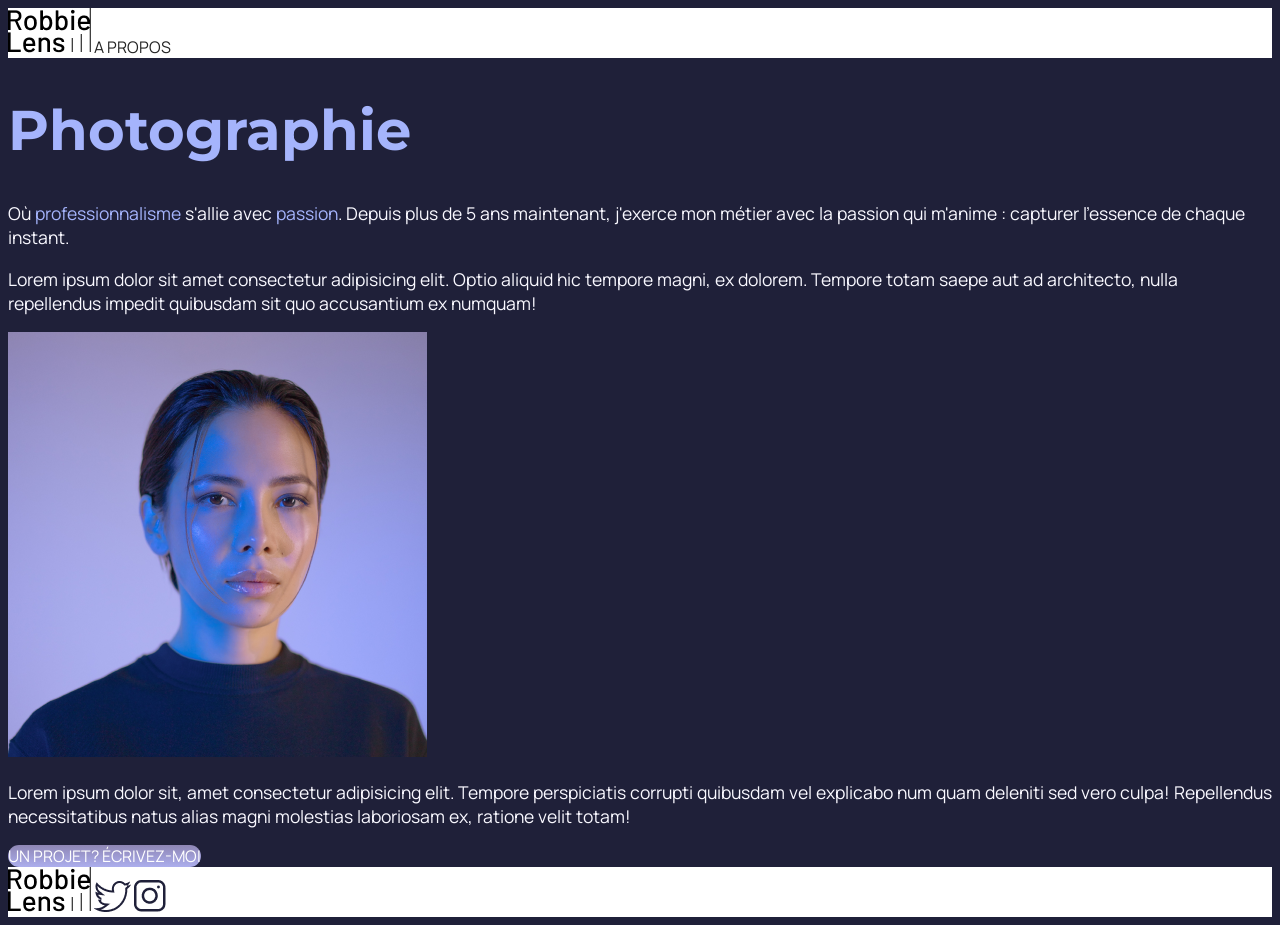
==== Cours/Openclassrooms/index.html @ a9cd9fa4 "premier commit - cours HTML-CSS" ====
<!DOCTYPE html>
<html lang="fr">

<head>
    <meta charset="utf-8">
    <title>Accueil - Robbie Lens Photographie</title>
    <link href="style.css" rel="stylesheet">
    <link rel="preconnect" href="https://fonts.googleapis.com">
    <link rel="preconnect" href="https://fonts.gstatic.com" crossorigin>
    <link href="https://fonts.googleapis.com/css2?family=Montserrat:ital,wght@0,100..900;1,100..900&display=swap" rel="stylesheet">
    <link href="https://fonts.googleapis.com/css2?family=Manrope:wght@200..800&family=Montserrat:ital,wght@0,100..900;1,100..900&display=swap" rel="stylesheet">
</head>

<body>
    <div class="lol">
    <img src="images/logo (1).png" alt="Logo">
    <a href="demo/a-propos.html">A PROPOS</a>
    </div>
    
    <h1>Photographie</h1>
    <p>
        Où <em>professionnalisme</em> s'allie avec <em>passion</em>. 
        Depuis plus de 5 ans maintenant, j'exerce mon métier avec la passion
        qui m'anime : capturer l'essence de chaque instant.
    </p>
    <p>
        Lorem ipsum dolor sit amet consectetur adipisicing elit.
         Optio aliquid hic tempore magni, ex dolorem. Tempore totam saepe aut ad architecto, 
         nulla repellendus impedit quibusdam sit quo accusantium ex numquam!
    </p>
    <img src="images/robbie-lens (1).png" alt="Portrait de Robbie Lens"><br>
    <p>
        Lorem ipsum dolor sit, amet consectetur adipisicing elit. Tempore perspiciatis corrupti quibusdam vel explicabo num
        quam deleniti sed vero culpa! Repellendus necessitatibus natus alias magni molestias laboriosam ex, ratione velit 
        totam!
    </p>
    <div>
        <a href="" class="cta">UN PROJET? ÉCRIVEZ-MOI</a>
    </div>

    <div class="lol" >    
        <img src="images/logo (1).png" alt="Logo">
        <a href="https://x.com/" target="_blank">
            <img src="images/twitter (1).png" alt="TWITTER" >
        </a>
        <a href="https://www.instagram.com/" target="_blank">
            <img src="images/instagram.png" alt="INSTAGRAM">
        </a>
     </div>
</body>
</html>
---- Cours/Openclassrooms/style.css ----
a{
    color: #242424;
    text-decoration: none;
    
}
em{
    font-style: normal;
    color: #a5b4fc;
}

h1{
    font-size: 3.5em;
    color: #A5B4FC;
    font-family: 'Montserrat', sans-serif;
}
h2{
    color: #F9F8FF;
}
p,li{
    font-size: 1.1em;
    font-family: 'Manrope', sans-serif;
    color: #F9F8FF;
}

.lol{
    background-color: white;
}
body{
    background-color: #1F2039;
    font-family: 'Manrope', sans-serif;
    font-size: 1em;
}
.cta{
    background: linear-gradient(#8E86B5,#ACAEED);
    font-family: 'Manrope', sans-serif;
    color:#FFFFFF;
    border-radius: 50px;

}
.com{
    border-right: 1px solid #8e86b5;
    border-bottom: 1px solid #8e86b5;
}
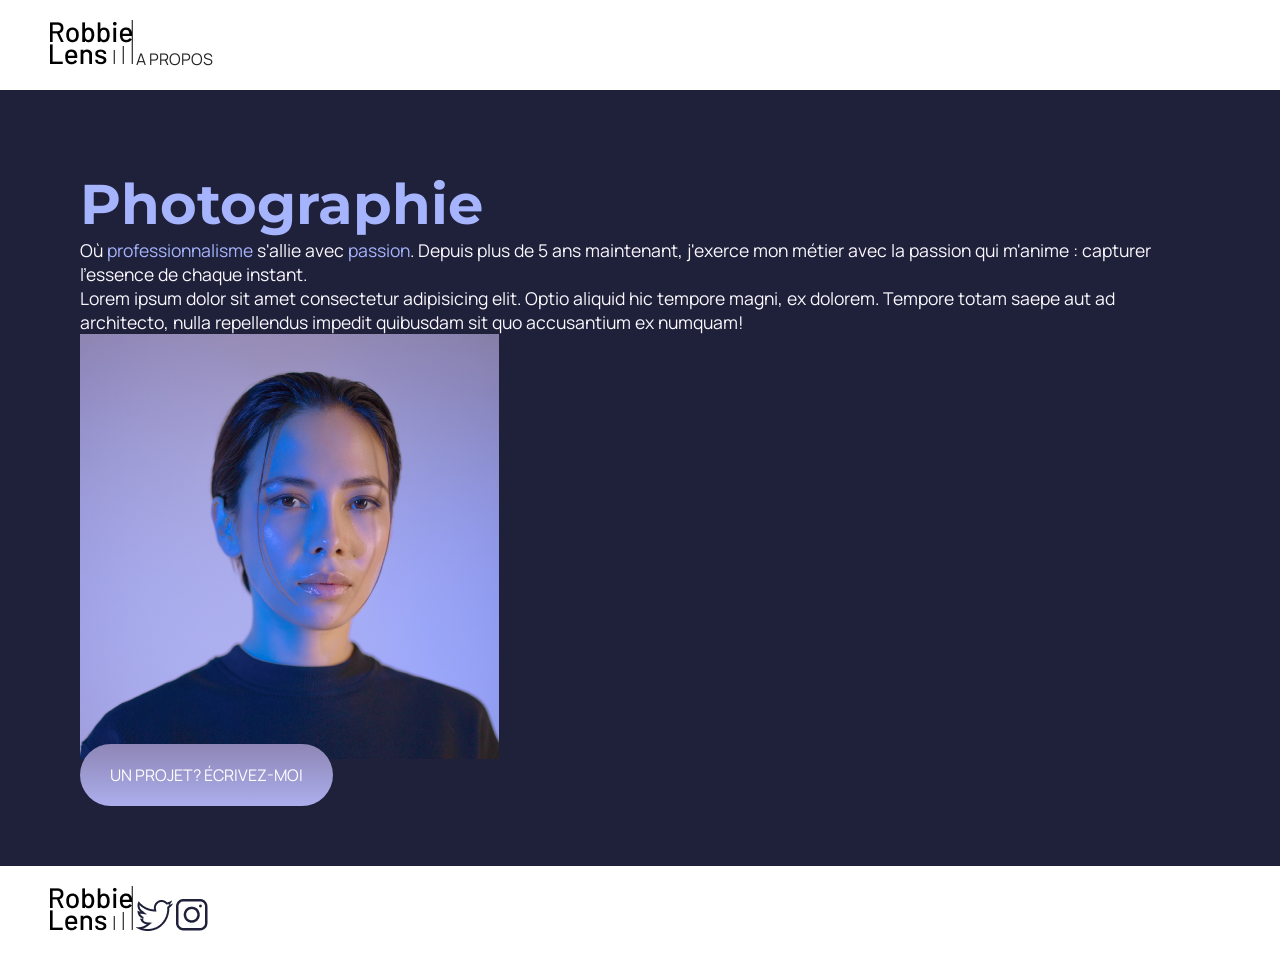
==== commit 29c8dd14: "Modèle des boites" ====
--- a/Cours/Openclassrooms/index.html
+++ b/Cours/Openclassrooms/index.html
@@ -10,42 +10,47 @@
     <link href="https://fonts.googleapis.com/css2?family=Montserrat:ital,wght@0,100..900;1,100..900&display=swap" rel="stylesheet">
     <link href="https://fonts.googleapis.com/css2?family=Manrope:wght@200..800&family=Montserrat:ital,wght@0,100..900;1,100..900&display=swap" rel="stylesheet">
 </head>
+<body>
+    <header>
+        <nav>
+            <div class="lol">
+            <img src="images/logo (1).png" alt="Logo">
+            <a href="demo/a-propos.html">A PROPOS</a>
+            </div>
+        </nav>
 
-<body>
-    <div class="lol">
-    <img src="images/logo (1).png" alt="Logo">
-    <a href="demo/a-propos.html">A PROPOS</a>
-    </div>
-    
-    <h1>Photographie</h1>
-    <p>
-        Où <em>professionnalisme</em> s'allie avec <em>passion</em>. 
-        Depuis plus de 5 ans maintenant, j'exerce mon métier avec la passion
-        qui m'anime : capturer l'essence de chaque instant.
-    </p>
-    <p>
-        Lorem ipsum dolor sit amet consectetur adipisicing elit.
-         Optio aliquid hic tempore magni, ex dolorem. Tempore totam saepe aut ad architecto, 
-         nulla repellendus impedit quibusdam sit quo accusantium ex numquam!
-    </p>
-    <img src="images/robbie-lens (1).png" alt="Portrait de Robbie Lens"><br>
-    <p>
-        Lorem ipsum dolor sit, amet consectetur adipisicing elit. Tempore perspiciatis corrupti quibusdam vel explicabo num
-        quam deleniti sed vero culpa! Repellendus necessitatibus natus alias magni molestias laboriosam ex, ratione velit 
-        totam!
-    </p>
-    <div>
+    </header>
+
+    <main>  
+     <section>  
+        <h1>Photographie</h1>
+        <p>
+            Où <em>professionnalisme</em> s'allie avec <em>passion</em>. 
+            Depuis plus de 5 ans maintenant, j'exerce mon métier avec la passion
+            qui m'anime : capturer l'essence de chaque instant.
+        </p>
+        
+        <p>
+            Lorem ipsum dolor sit amet consectetur adipisicing elit.
+            Optio aliquid hic tempore magni, ex dolorem. Tempore totam saepe aut ad architecto, 
+            nulla repellendus impedit quibusdam sit quo accusantium ex numquam!
+        </p>
+        
+        <img src="images/robbie-lens (1).png" alt="Portrait de Robbie Lens">
+        
+        
+        <div>
         <a href="" class="cta">UN PROJET? ÉCRIVEZ-MOI</a>
-    </div>
+        </div>
+     </section>
+    </main>
 
+    <footer>
     <div class="lol" >    
         <img src="images/logo (1).png" alt="Logo">
-        <a href="https://x.com/" target="_blank">
-            <img src="images/twitter (1).png" alt="TWITTER" >
-        </a>
-        <a href="https://www.instagram.com/" target="_blank">
-            <img src="images/instagram.png" alt="INSTAGRAM">
-        </a>
-     </div>
+        <a href="https://x.com/" target="_blank"><img src="images/twitter (1).png" alt="TWITTER"></a>
+        <a href="https://www.instagram.com/" target="_blank"><img src="images/instagram.png" alt="INSTAGRAM"></a>
+    </div>
+    </footer>
 </body>
 </html>
--- a/Cours/Openclassrooms/style.css
+++ b/Cours/Openclassrooms/style.css
@@ -1,3 +1,6 @@
+*{
+    margin: 0;
+}
 a{
     color: #242424;
     text-decoration: none;
@@ -21,10 +24,6 @@
     font-family: 'Manrope', sans-serif;
     color: #F9F8FF;
 }
-
-.lol{
-    background-color: white;
-}
 body{
     background-color: #1F2039;
     font-family: 'Manrope', sans-serif;
@@ -35,9 +34,39 @@
     font-family: 'Manrope', sans-serif;
     color:#FFFFFF;
     border-radius: 50px;
+    padding: 20px 30px;
 
 }
 .com{
     border-right: 1px solid #8e86b5;
     border-bottom: 1px solid #8e86b5;
+    padding: 50px;
+}
+a:hover{
+    text-decoration: underline;
+}
+a.cta:hover {
+    background: linear-gradient(#696484, #8788BA);
+    text-decoration: none;
+}
+
+.lol:hover{
+    opacity: 0.5;
+}
+header,footer{
+    padding: 20px 50px;
+    background-color: white;
+}
+section{
+    padding: 80px;
+}
+.pag{
+    margin: auto;
+    width: 50%;
+}
+.com h2{
+    margin-top: 30px;
+}
+.com ul{
+    margin-top: 30px;
 }
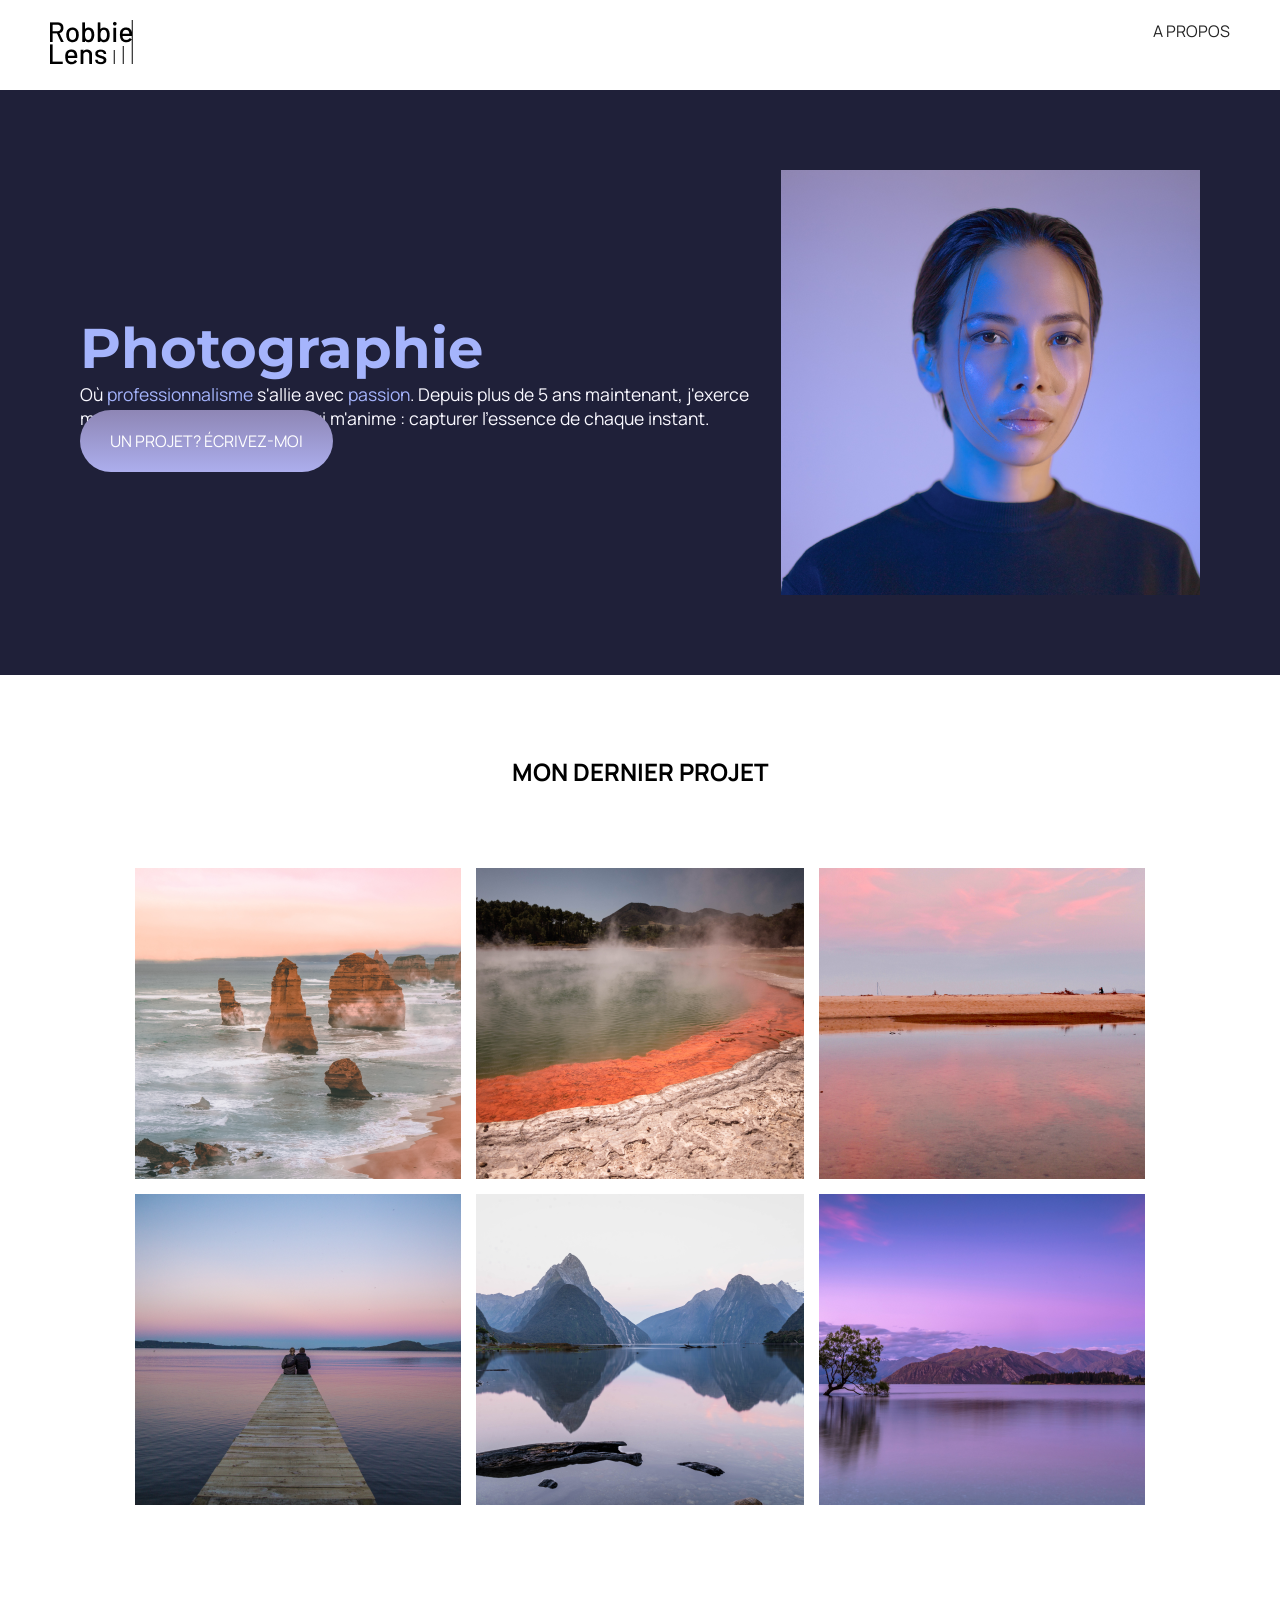
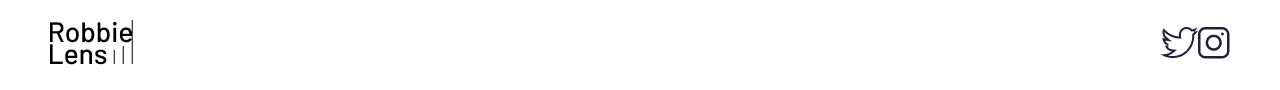
==== commit 48842e2e: "Flexbox" ====
--- a/Cours/Openclassrooms/index.html
+++ b/Cours/Openclassrooms/index.html
@@ -15,42 +15,57 @@
         <nav>
             <div class="lol">
             <img src="images/logo (1).png" alt="Logo">
-            <a href="demo/a-propos.html">A PROPOS</a>
             </div>
         </nav>
+        <div class="logo">
+            <a href="demo/a-propos.html">A PROPOS</a>
+        </div>
 
     </header>
 
     <main>  
-     <section>  
+     <section class="int">
+       <div>
         <h1>Photographie</h1>
         <p>
             Où <em>professionnalisme</em> s'allie avec <em>passion</em>. 
             Depuis plus de 5 ans maintenant, j'exerce mon métier avec la passion
             qui m'anime : capturer l'essence de chaque instant.
-        </p>
-        
-        <p>
-            Lorem ipsum dolor sit amet consectetur adipisicing elit.
-            Optio aliquid hic tempore magni, ex dolorem. Tempore totam saepe aut ad architecto, 
-            nulla repellendus impedit quibusdam sit quo accusantium ex numquam!
-        </p>
-        
-        <img src="images/robbie-lens (1).png" alt="Portrait de Robbie Lens">
-        
-        
-        <div>
+        </p>  
         <a href="" class="cta">UN PROJET? ÉCRIVEZ-MOI</a>
         </div>
+
+        <img src="images/robbie-lens (1).png" alt="Portrait de Robbie Lens">
+     </section>
+     <section class="pp">
+        <h2>MON DERNIER PROJET</h2>
+        <div>
+            <img src="images/element-1.png" alt="Twelve apostles - Australie">
+            <img src="images/element-2.png" alt="Wai-O-Tapu - Nouvelle-Zélande">
+            <img src="images/element-3.png" alt="Parc National d'Abel Tasman - Nouvelle-Zélande">
+        </div>
+        <div>
+            <img src="images/element-4.png" alt="Lac Rotorua - Nouvelle-Zélande">
+            <img src="images/element-5.png" alt="Milford Sound - Nouvelle-Zélande">
+            <img src="images/element-6.png" alt="Lac Wanaka - Nouvelle-Zélande">
+        </div>
+
+
+
+
+
      </section>
     </main>
 
     <footer>
     <div class="lol" >    
         <img src="images/logo (1).png" alt="Logo">
+    </div>
+    <div class="logo">    
         <a href="https://x.com/" target="_blank"><img src="images/twitter (1).png" alt="TWITTER"></a>
         <a href="https://www.instagram.com/" target="_blank"><img src="images/instagram.png" alt="INSTAGRAM"></a>
-    </div>
+    </div>    
+    
     </footer>
 </body>
 </html>
--- a/Cours/Openclassrooms/style.css
+++ b/Cours/Openclassrooms/style.css
@@ -4,6 +4,7 @@
 a{
     color: #242424;
     text-decoration: none;
+    
     
 }
 em{
@@ -56,6 +57,8 @@
 header,footer{
     padding: 20px 50px;
     background-color: white;
+    display: flex;
+    justify-content: space-between;
 }
 section{
     padding: 80px;
@@ -69,4 +72,40 @@
 }
 .com ul{
     margin-top: 30px;
+}
+nav,footer{
+    display: flex;
+    flex-direction: row;
+    align-items: center;
+    justify-content: space-between;
+}
+.pp{
+    background-color: white;
+    padding: 80px;
+}
+.pp h2{
+    color: #000;
+    text-align: center;
+    margin-bottom: 80px;
+}
+.pp div{
+    display: flex;
+    justify-content: center;
+    flex-direction: row;
+    margin-bottom: 15px;
+    gap: 15px;
+}
+.int{
+    display: flex;
+    flex-direction: row;
+    align-items: center;
+    margin: auto;
+    width: 50;
+}
+nav a{
+    margin-left: 30px;
+}
+.logo{
+    display: flex;
+    justify-content: space-between;
 }
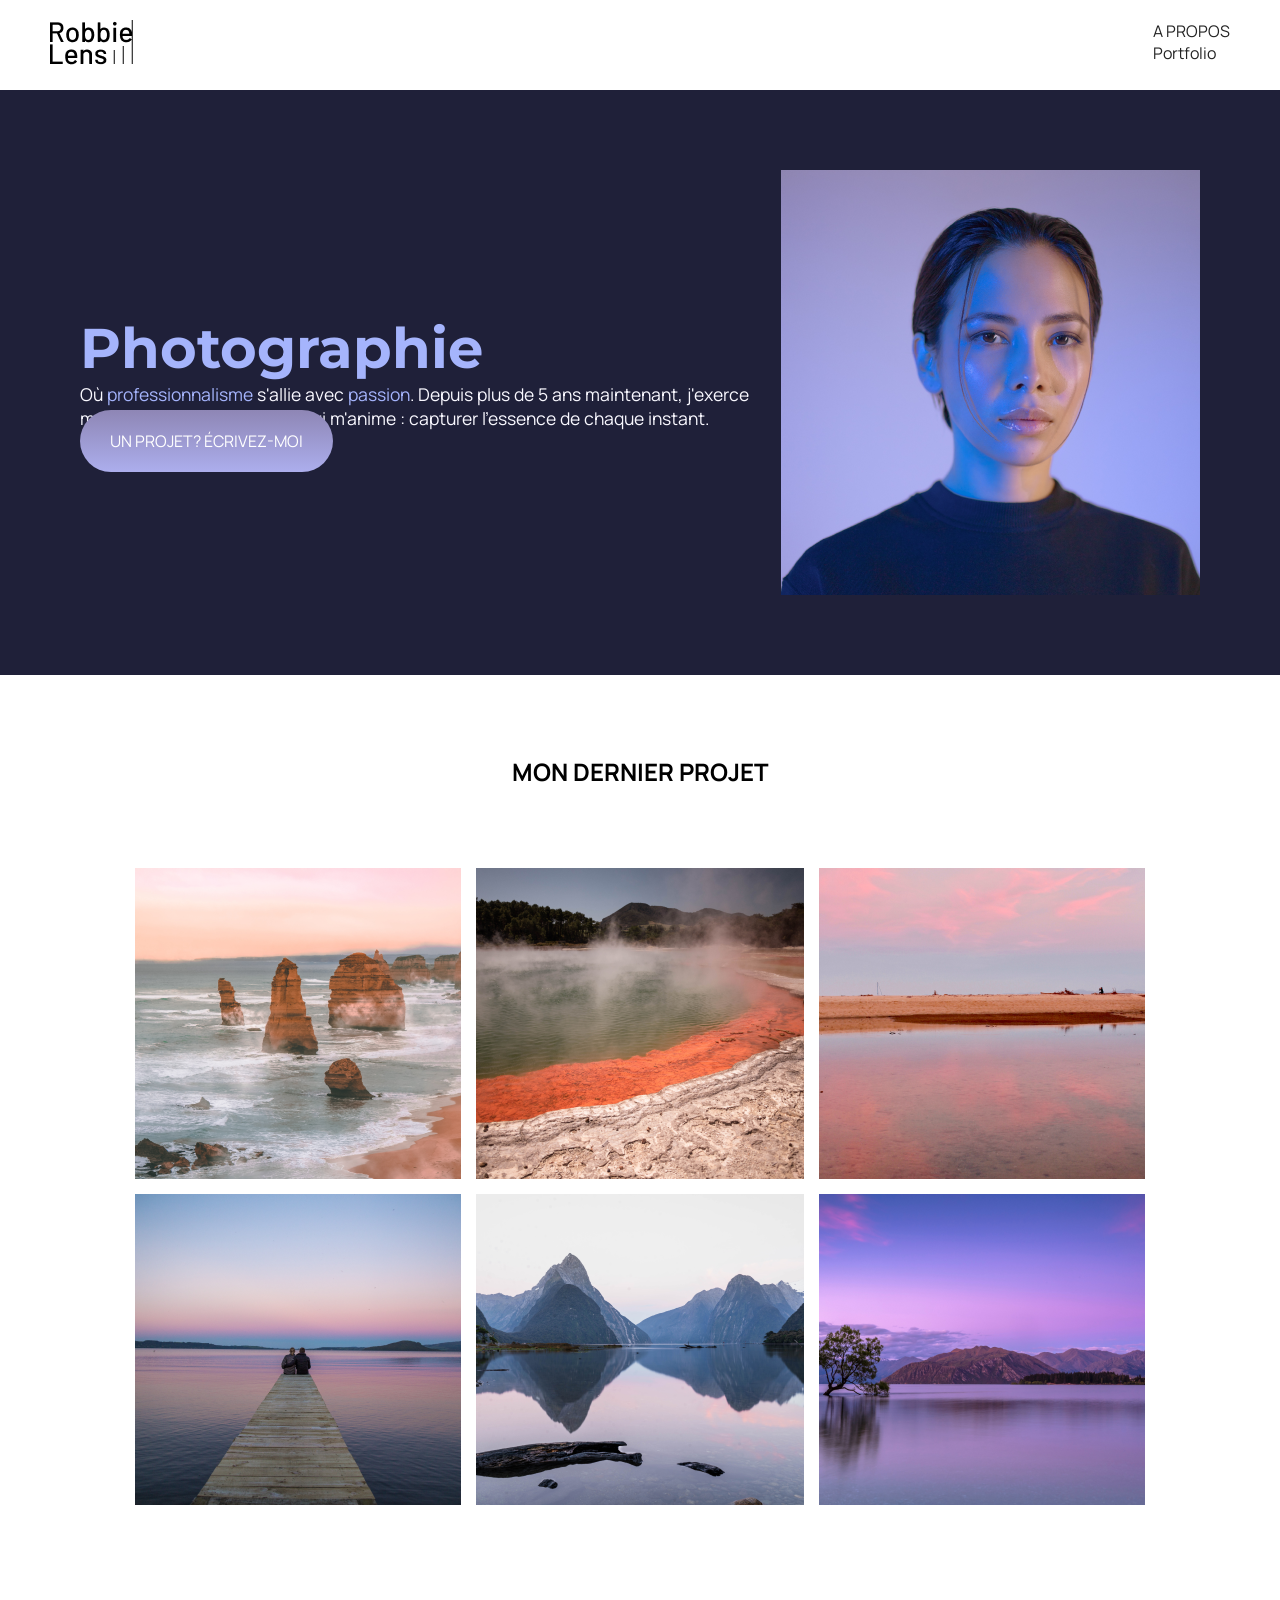
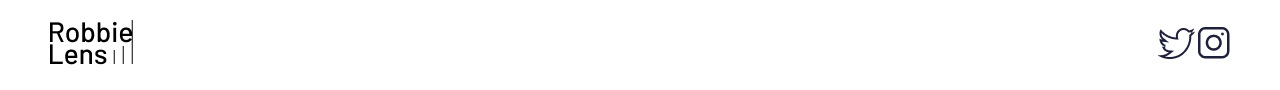
==== commit 41606183: "bases de CSS grids" ====
--- a/Cours/Openclassrooms/index.html
+++ b/Cours/Openclassrooms/index.html
@@ -17,8 +17,9 @@
             <img src="images/logo (1).png" alt="Logo">
             </div>
         </nav>
-        <div class="logo">
-            <a href="demo/a-propos.html">A PROPOS</a>
+        <div>
+            <a href="demo/a-propos.html" class="logo">A PROPOS</a>
+            <a href="portfolio.html" class="logo">Portfolio</a>
         </div>
 
     </header>
@@ -57,15 +58,16 @@
      </section>
     </main>
 
-    <footer>
-    <div class="lol" >    
-        <img src="images/logo (1).png" alt="Logo">
-    </div>
-    <div class="logo">    
-        <a href="https://x.com/" target="_blank"><img src="images/twitter (1).png" alt="TWITTER"></a>
-        <a href="https://www.instagram.com/" target="_blank"><img src="images/instagram.png" alt="INSTAGRAM"></a>
-    </div>    
+     <footer>
+            
+            <div class="lol">
+                <a href="../index.html"><img src="images/logo (1).png" alt="Logo"></a>
+            </div>
+               <div>
+                <a href="https://x.com/" target="_blank" class="lol"><img src="images/twitter (1).png" alt="TWITTER"></a>
     
-    </footer>
+                <a href="https://www.instagram.com/" target="_blank" class="lol"><img src="images/instagram.png"alt="INSTAGRAM"></a>
+            </div>
+        </footer>
 </body>
 </html>
--- a/Cours/Openclassrooms/style.css
+++ b/Cours/Openclassrooms/style.css
@@ -108,4 +108,31 @@
 .logo{
     display: flex;
     justify-content: space-between;
+}
+.portf{
+    background-color: white;
+}
+.portf h2{
+    color: #242424;
+    margin-bottom: 80px;
+}
+.prem{
+    display: grid;
+    grid-template-columns: 1fr 1fr 1fr;
+    grid-template-rows: 300px 300px 300px;
+    gap: 15px;
+
+}
+.dev{
+    display: grid;
+    grid-template-columns: 1fr 1fr 1fr;
+    grid-template-rows: 300px 300px;
+    gap: 15px;
+
+
+}
+.portf img{
+    width: 100%;
+  height: 100%;
+  object-fit: cover;
 }
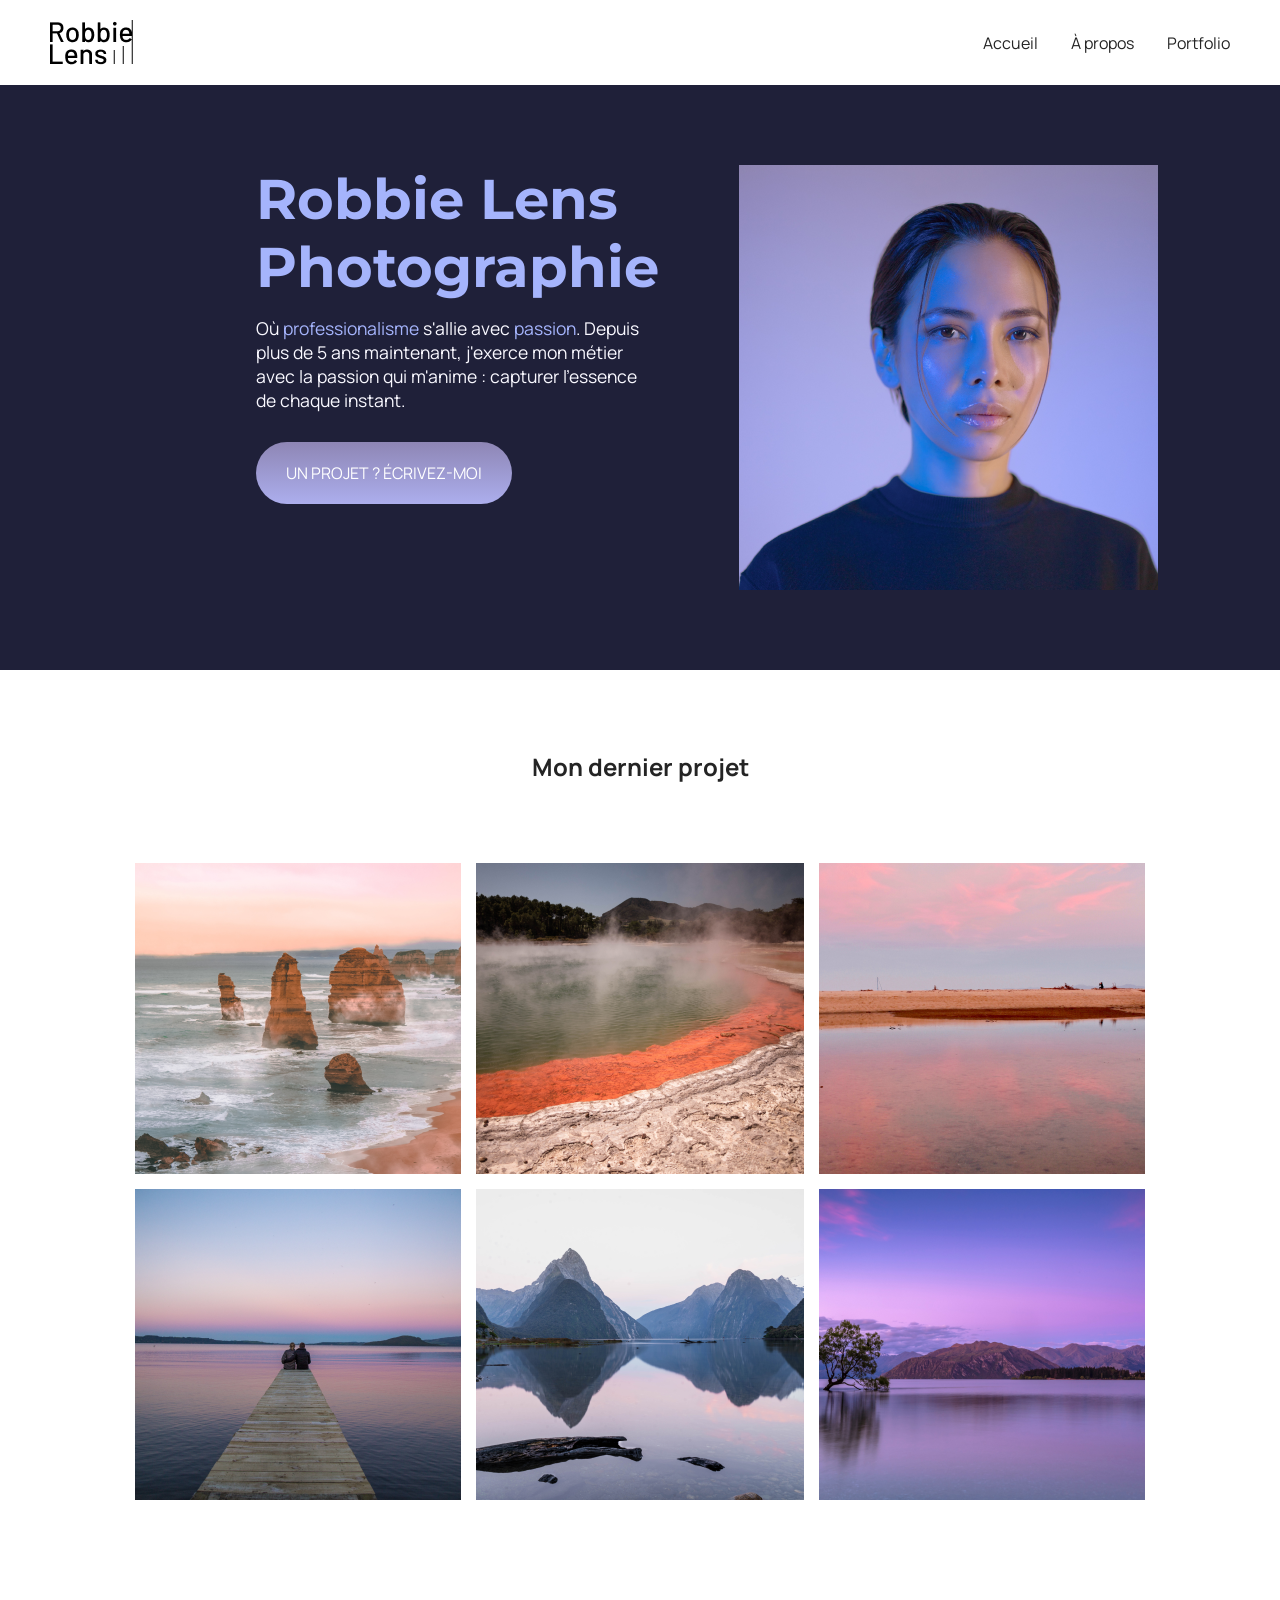
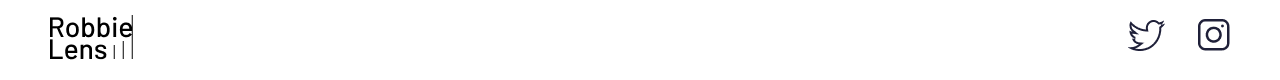
==== commit e0279fad: "Les tableaux" ====
--- a/Cours/Openclassrooms/index.html
+++ b/Cours/Openclassrooms/index.html
@@ -2,72 +2,64 @@
 <html lang="fr">
 
 <head>
-    <meta charset="utf-8">
+    <meta charset="utf-8" >
     <title>Accueil - Robbie Lens Photographie</title>
-    <link href="style.css" rel="stylesheet">
+    <link href="style/style.css" rel="stylesheet" >
+    <link href="style/index.css" rel="stylesheet" >
     <link rel="preconnect" href="https://fonts.googleapis.com">
     <link rel="preconnect" href="https://fonts.gstatic.com" crossorigin>
-    <link href="https://fonts.googleapis.com/css2?family=Montserrat:ital,wght@0,100..900;1,100..900&display=swap" rel="stylesheet">
-    <link href="https://fonts.googleapis.com/css2?family=Manrope:wght@200..800&family=Montserrat:ital,wght@0,100..900;1,100..900&display=swap" rel="stylesheet">
+    <link href="https://fonts.googleapis.com/css2?family=Manrope&family=Montserrat&display=swap" rel="stylesheet">
 </head>
+
 <body>
     <header>
         <nav>
-            <div class="lol">
-            <img src="images/logo (1).png" alt="Logo">
+            <img src="images/logo.png" alt="Logo Robbie Lens" >
+            <div>
+                <a href="index.html">Accueil</a>
+                <a href="a-propos.html">À propos</a>
+                <a href="portfolio.html">Portfolio</a>
             </div>
         </nav>
+    </header>
+    <main>
+        <section class="accueil-introduction">
+            <div>
+                <h1>Robbie Lens Photographie</h1>
+                <p>
+                    Où <em>professionalisme</em> s'allie avec <em>passion</em>. Depuis
+                    plus de 5 ans maintenant, j'exerce mon métier avec la passion
+                    qui m'anime : capturer l'essence de chaque instant.
+                </p>
+                <a href="portfolio.html" class="cta">UN PROJET ? ÉCRIVEZ-MOI</a>
+            </div>
+            <img src="images/robbie-lens.png" alt="Portrait avec effet de la photographe Robbie Lens" >
+        </section>
+        <section class="accueil-photos">
+            <h2>Mon dernier projet</h2>
+            <div>
+                <img src="images/accueil/element-1.png" alt="Twelve apostles - Australie" >
+                <img src="images/accueil/element-2.png" alt="Wai-O-Tapu - Nouvelle-Zélande" >
+                <img src="images/accueil/element-3.png" alt="Parc National d'Abel Tasman - Nouvelle-Zélande" >
+            </div>
+            <div>
+                <img src="images/accueil/element-4.png" alt="Lac Rotorua - Nouvelle-Zélande" >
+                <img src="images/accueil/element-5.png" alt="Milford Sound - Nouvelle-Zélande" >
+                <img src="images/accueil/element-6.png" alt="Lac Wanaka - Nouvelle-Zélande" >
+            </div>
+        </section>
+    </main>
+    <footer>
+        <img src="images/logo.png" alt="Logo Robbie Lens" >
         <div>
-            <a href="demo/a-propos.html" class="logo">A PROPOS</a>
-            <a href="portfolio.html" class="logo">Portfolio</a>
+            <a target="_blank" href="https://twitter.com/" class="lien-icone">
+                <img src="images/twitter.png" alt="Logo Twitter" >
+            </a>
+            <a target="_blank" href="https://www.instagram.com/" class="lien-icone">
+                <img src="images/instagram.png" alt="Logo Instagram" >
+            </a>
         </div>
+    </footer>
+</body>
 
-    </header>
-
-    <main>  
-     <section class="int">
-       <div>
-        <h1>Photographie</h1>
-        <p>
-            Où <em>professionnalisme</em> s'allie avec <em>passion</em>. 
-            Depuis plus de 5 ans maintenant, j'exerce mon métier avec la passion
-            qui m'anime : capturer l'essence de chaque instant.
-        </p>  
-        <a href="" class="cta">UN PROJET? ÉCRIVEZ-MOI</a>
-        </div>
-
-        <img src="images/robbie-lens (1).png" alt="Portrait de Robbie Lens">
-     </section>
-     <section class="pp">
-        <h2>MON DERNIER PROJET</h2>
-        <div>
-            <img src="images/element-1.png" alt="Twelve apostles - Australie">
-            <img src="images/element-2.png" alt="Wai-O-Tapu - Nouvelle-Zélande">
-            <img src="images/element-3.png" alt="Parc National d'Abel Tasman - Nouvelle-Zélande">
-        </div>
-        <div>
-            <img src="images/element-4.png" alt="Lac Rotorua - Nouvelle-Zélande">
-            <img src="images/element-5.png" alt="Milford Sound - Nouvelle-Zélande">
-            <img src="images/element-6.png" alt="Lac Wanaka - Nouvelle-Zélande">
-        </div>
-
-
-
-
-
-     </section>
-    </main>
-
-     <footer>
-            
-            <div class="lol">
-                <a href="../index.html"><img src="images/logo (1).png" alt="Logo"></a>
-            </div>
-               <div>
-                <a href="https://x.com/" target="_blank" class="lol"><img src="images/twitter (1).png" alt="TWITTER"></a>
-    
-                <a href="https://www.instagram.com/" target="_blank" class="lol"><img src="images/instagram.png"alt="INSTAGRAM"></a>
-            </div>
-        </footer>
-</body>
-</html>+</html>
--- a/Cours/Openclassrooms/style/style.css
+++ b/Cours/Openclassrooms/style/style.css
@@ -0,0 +1,82 @@
+* {
+  margin: 0;
+}
+
+body {
+  font-family: 'Manrope', sans-serif;
+  font-size: 1em;
+  background-color: #1f2039;
+}
+
+a {
+  color: #242424;
+  text-decoration: none;
+}
+
+em {
+  color: #a5b4fc;
+  font-style: normal;
+}
+
+h1 {
+  font-size: 3.5em;
+  color: #a5b4fc;
+  font-family: 'Montserrat', sans-serif;
+}
+
+h2 {
+  color: #f9f8ff;
+}
+
+p,
+li {
+  font-size: 1.1em;
+  color: #f9f8ff;
+}
+
+header,
+footer {
+  background-color: white;
+  padding: 20px 50px;
+}
+
+.cta {
+  display: inline-block;
+  background: linear-gradient(#8e86b5, #acaeed);
+  color: white;
+  border-radius: 50px;
+  padding: 20px 30px;
+}
+
+a:hover {
+  text-decoration: underline;
+}
+
+.cta:hover {
+  background: linear-gradient(#696484, #8788ba);
+  text-decoration: none;
+}
+
+.lien-icone {
+  margin-left: 30px;
+}
+
+.lien-icone:hover {
+  opacity: 0.5;
+}
+
+section {
+  padding: 80px;
+}
+
+footer,
+nav {
+  display: flex;
+  flex-direction: row;
+  align-items: center;
+  justify-content: space-between;
+}
+
+nav a {
+  margin-left: 30px;
+}
--- a/Cours/Openclassrooms/style/index.css
+++ b/Cours/Openclassrooms/style/index.css
@@ -0,0 +1,38 @@
+.accueil-photos {
+  background-color: white;
+  padding: 80px;
+}
+
+.accueil-photos h2 {
+  color: #242424;
+  text-align: center;
+  margin-bottom: 80px;
+}
+
+.accueil-photos div {
+  display: flex;
+  flex-direction: row;
+  gap: 15px;
+  justify-content: center;
+  margin-bottom: 15px;
+}
+
+.accueil-introduction {
+  display: flex;
+  flex-direction: row;
+  width: 60%;
+  align-items: flex-start;
+  margin: auto;
+}
+
+.accueil-introduction h1 {
+  margin-bottom: 15px;
+}
+
+.accueil-introduction p {
+  margin-bottom: 30px;
+}
+
+.accueil-introduction div {
+  padding-right: 80px;
+}
